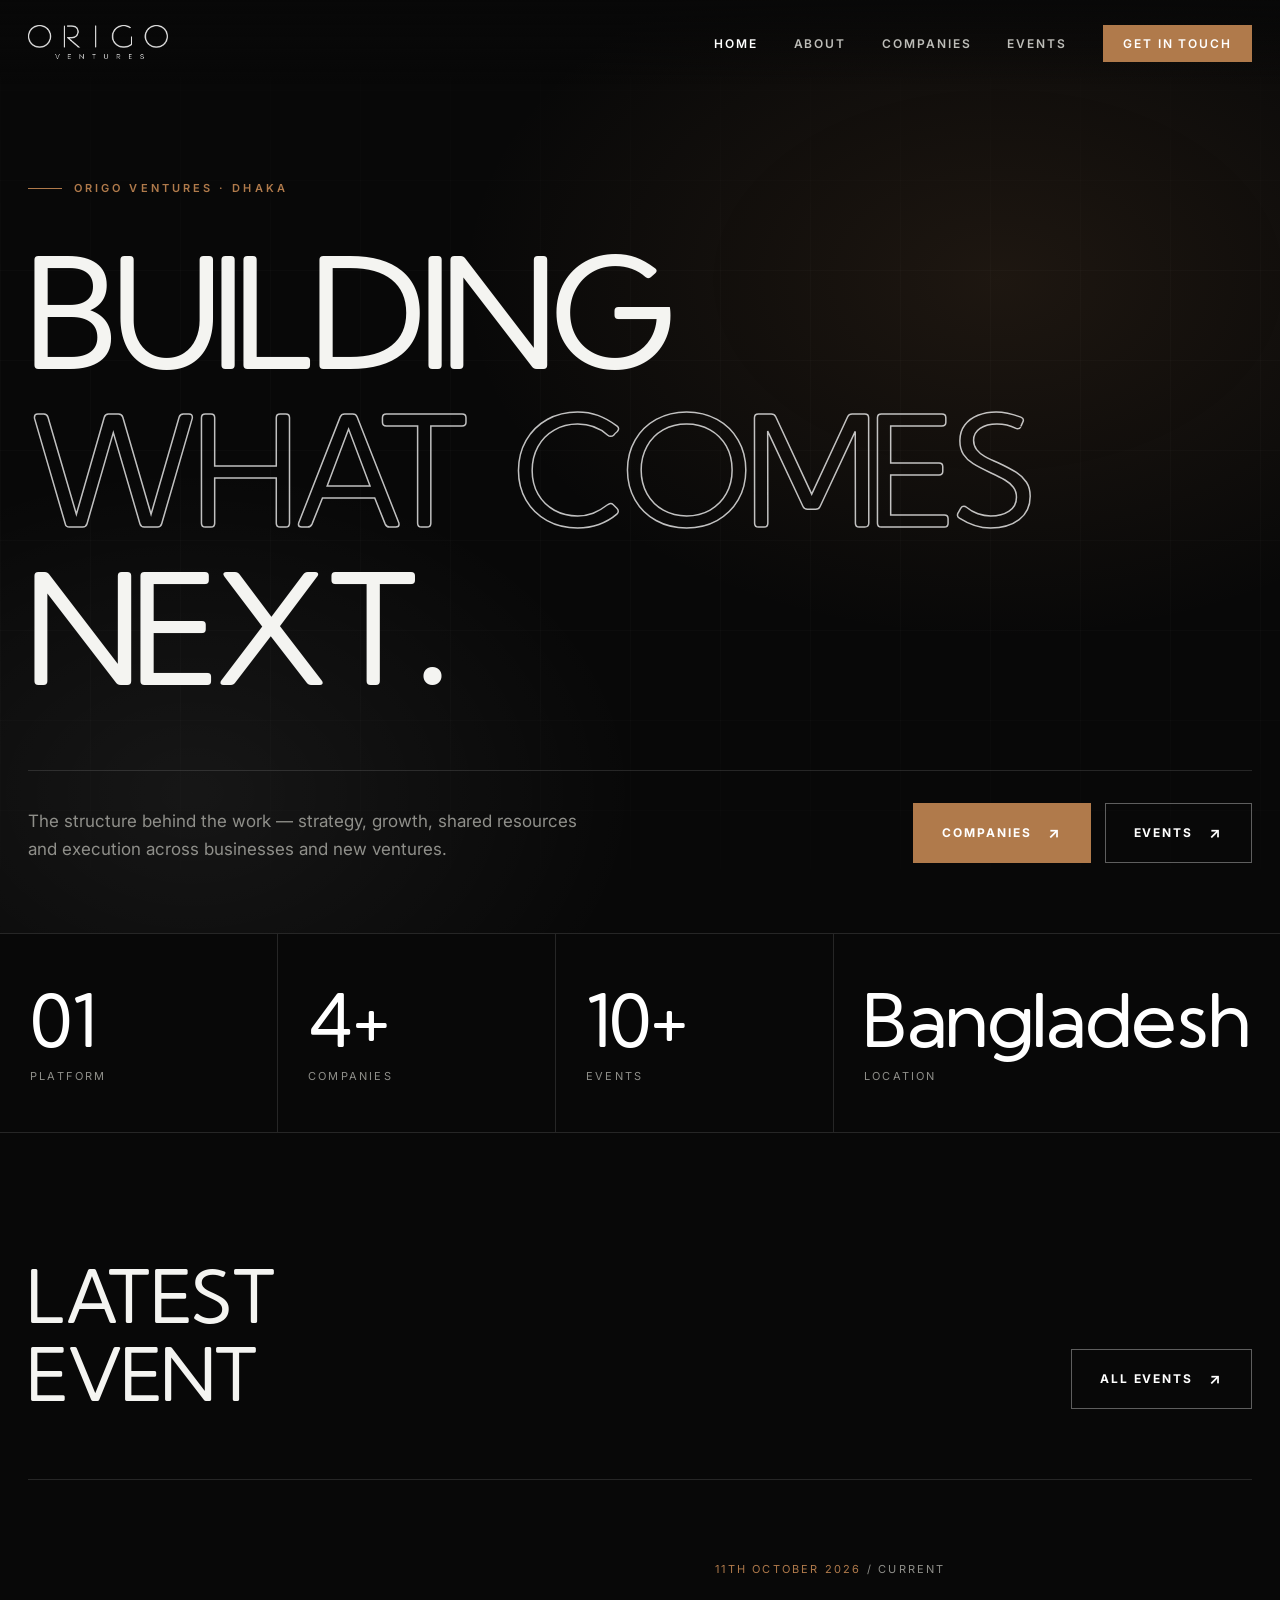
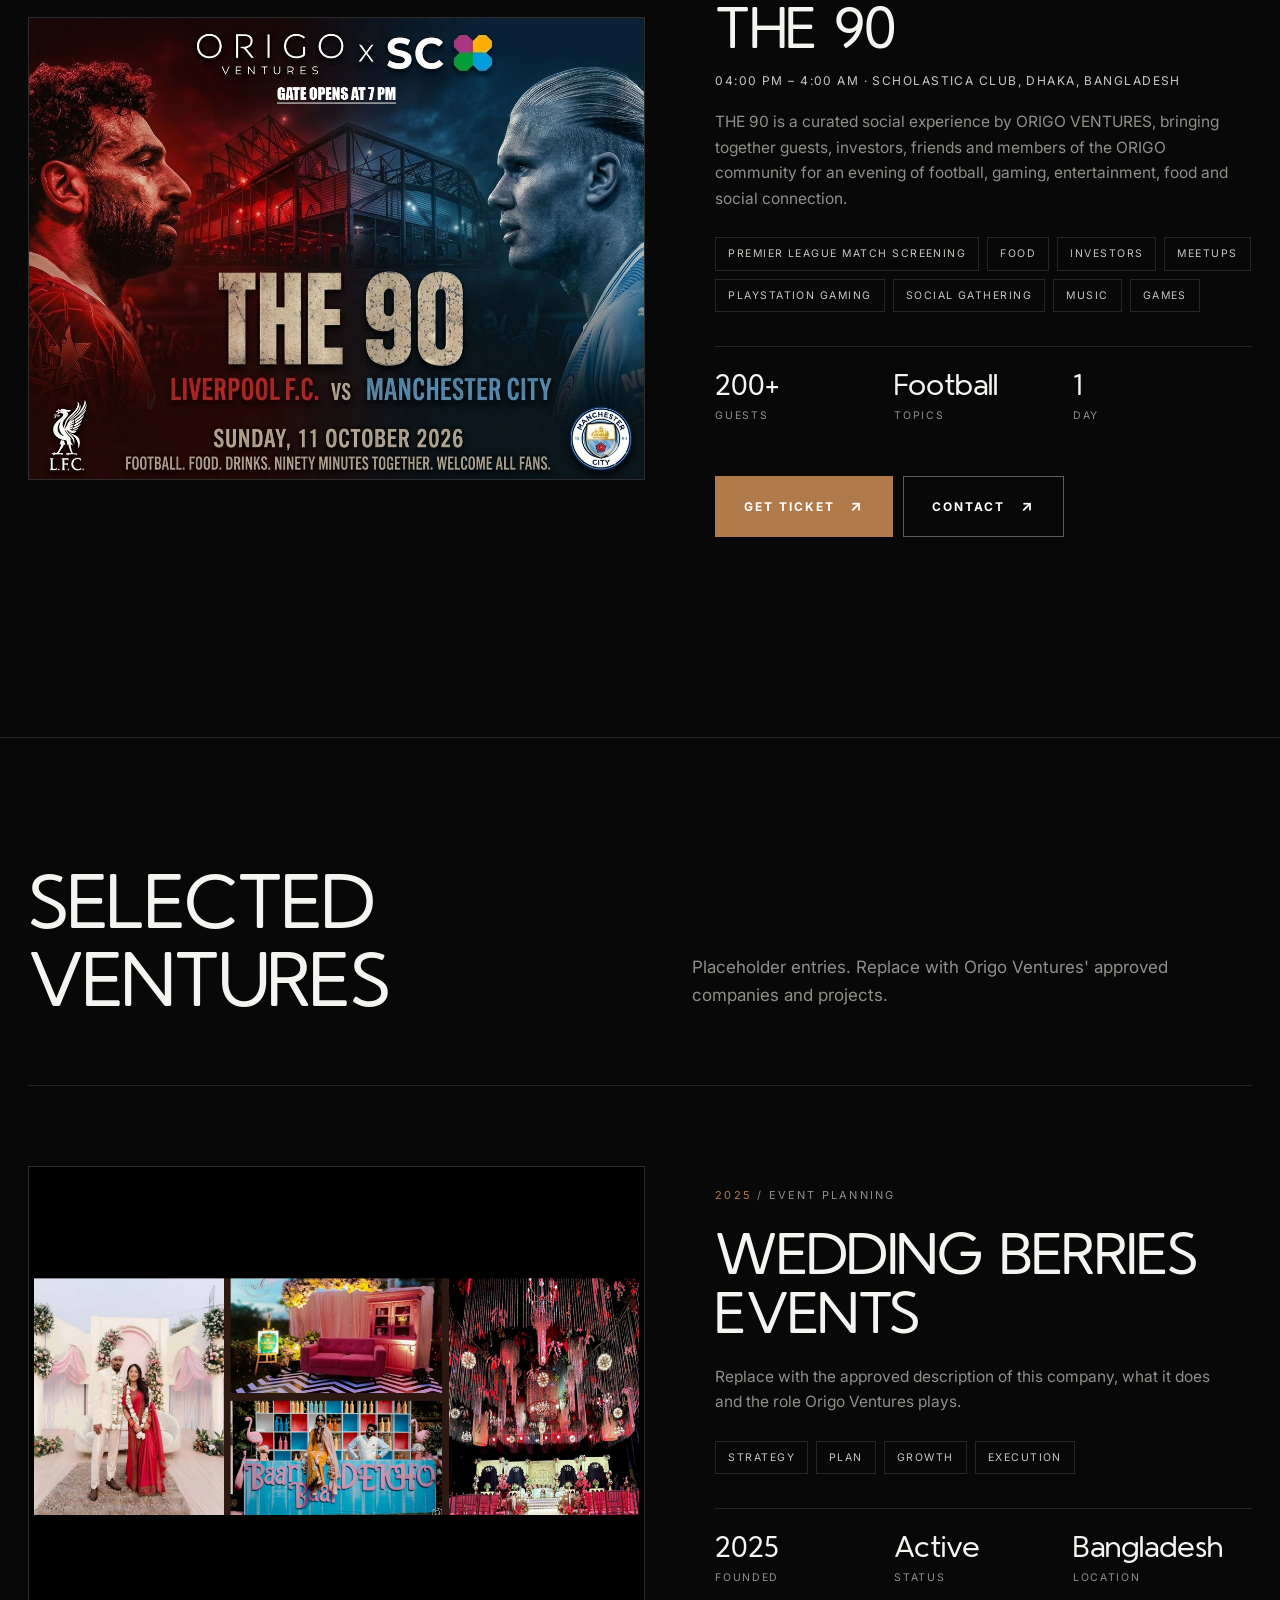
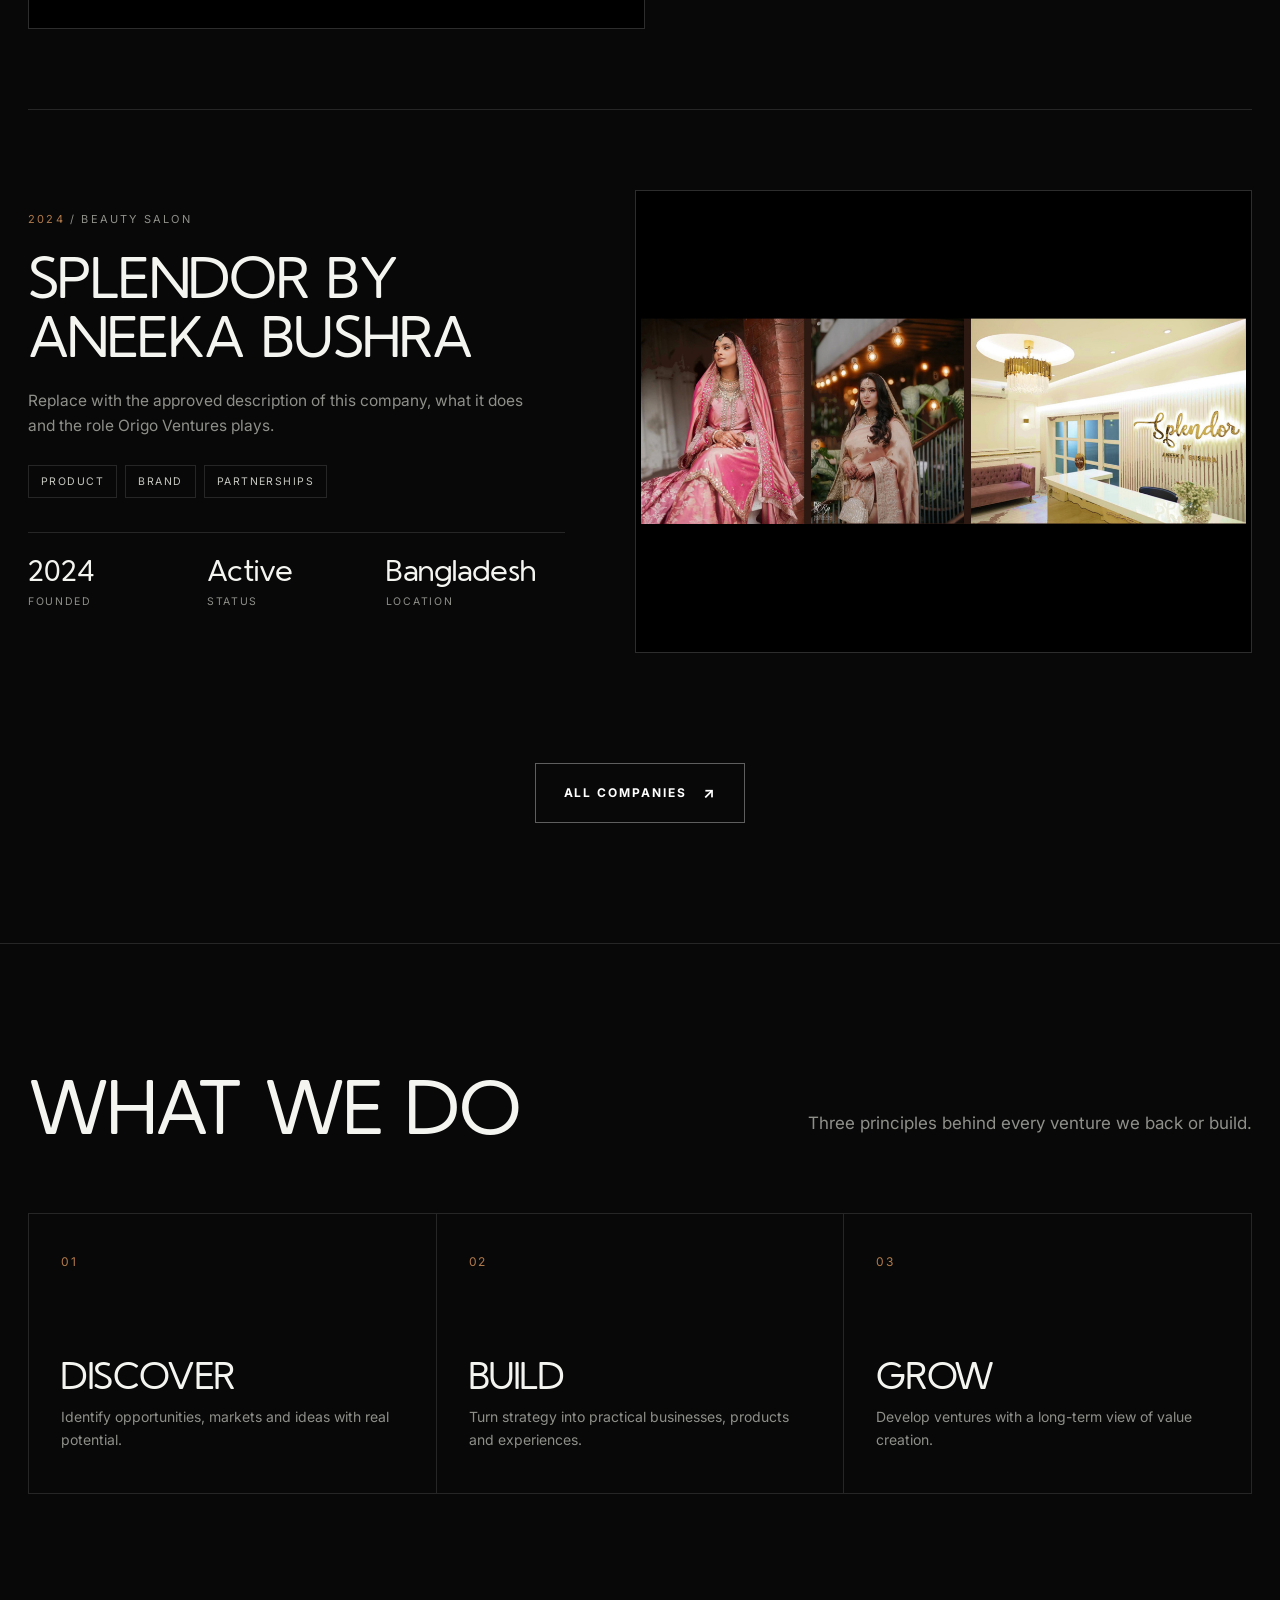
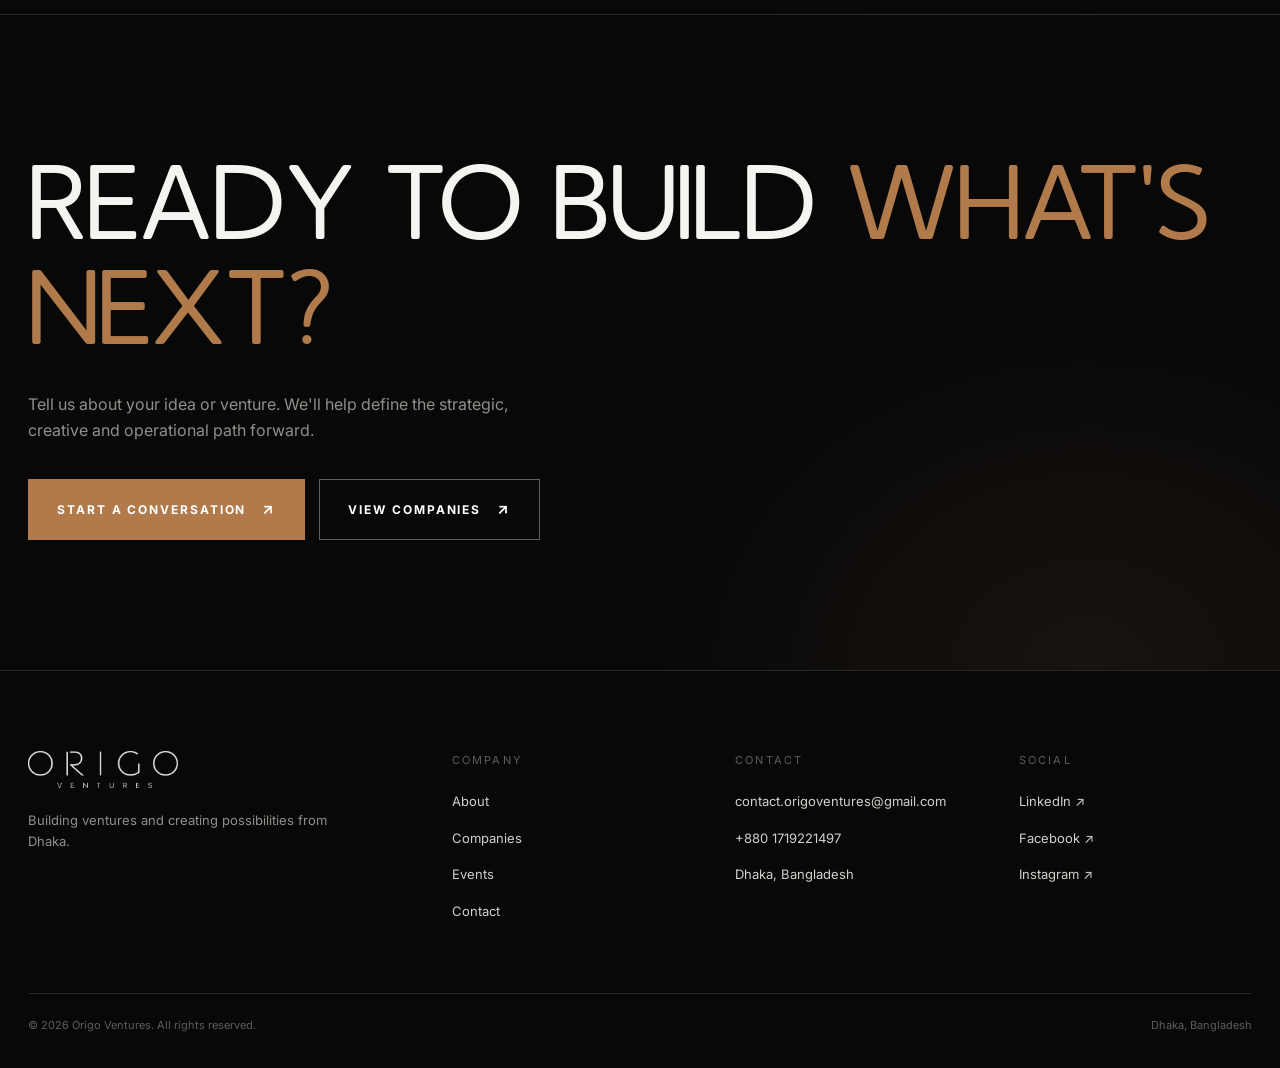
==== index.html @ 480c4874 "Origo Ventures Core data updated The structure behind the work — strategy, growth, shared resources " ====
<!doctype html>
<html lang="en">

<head>
  <meta charset="utf-8">
  <meta name="viewport" content="width=device-width, initial-scale=1, viewport-fit=cover">
  <meta name="description" content="Origo Ventures — building ventures and creating possibilities.">
  <meta name="theme-color" content="#080808">
  <title>Home | Origo Ventures</title>
  <link rel="preload" href="assets/fonts/Origo.ttf" as="font" type="font/ttf" crossorigin>
  <link rel="stylesheet" href="assets/css/style.css">
</head>

<body>
  <header class="site-header">
    <div class="container nav">
      <a href="index.html" aria-label="Origo Ventures home"><img class="logo" src="assets/images/origo-logo.png"
          alt="Origo Ventures"></a>
      <button class="menu-toggle" aria-label="Toggle navigation"
        aria-expanded="false"><span></span><span></span><span></span></button>
      <ul class="nav-links">
        <li><a class="active" href="index.html">Home</a></li>
        <li><a class="" href="about.html">About</a></li>
        <li><a class="" href="companies.html">Companies</a></li>
        <li><a class="" href="events.html">Events</a></li>
        <li><a class="nav-cta " href="contact.html">Get in Touch</a></li>
      </ul>
    </div>
  </header>
  <main>

    <section class="hero">
      <div class="container">
        <div class="eyebrow reveal" data-c="home.heroEyebrow">Origo Ventures · Dhaka</div>
        <h1 class="reveal" data-c-title="home.heroTitle">Building<br><em>what comes</em><br>next.</h1>
        <div class="hero-bottom reveal">
          <p class="lead" data-c="home.heroLead">The structure behind the work — strategy, growth, shared resources and execution across
            businesses and new ventures.</p>
          <div class="btn-row"><a class="btn" href="companies.html" data-c="home.heroBtn1.text" data-c-href="home.heroBtn1.link">Companies</a><a class="btn ghost" href="events.html" data-c="home.heroBtn2.text" data-c-href="home.heroBtn2.link">Events</a></div>
        </div>
      </div>
    </section>

    <div class="stats reveal" id="home-stats">
      <div class="stat"><b>01</b><span>Platform</span></div>
      <div class="stat"><b>4+</b><span>Companies</span></div>
      <div class="stat"><b>10+</b><span>Events</span></div>
      <div class="stat"><b>Bangladesh</b><span>Location</span></div>
    </div>


    <section class="section reveal">
      <div class="container">
        <div class="section-head">
          <h2 class="section-title" data-c-title="home.eventHeading">Latest<br>Event</h2><a class="btn ghost" href="events.html" data-c="home.eventButton">All Events</a>
        </div>
        <div id="featured-event"></div>
      </div>
    </section>

    <section class="section reveal" style="border-top:1px solid var(--line)">
      <div class="container">
        <div class="section-head">
          <h2 class="section-title" data-c-title="home.venturesHeading">Selected<br>Ventures</h2>
          <p class="lead" id="ventures-intro">Placeholder entries. Replace with Origo Ventures' approved companies and projects.</p>
        </div>
        <div class="work-list" id="home-ventures"></div>
        <div style="text-align:center;padding-top:30px"><a class="btn ghost" href="companies.html" data-c="home.venturesButton">All Companies</a>
        </div>
      </div>
    </section>

    <section class="section reveal" style="border-top:1px solid var(--line)">
      <div class="container">
        <div class="section-head">
          <h2 class="section-title" data-c-title="home.doHeading">What We Do</h2>
          <p class="lead" data-c="home.doLead">Three principles behind every venture we back or build.</p>
        </div>
        <div class="cap-grid" id="home-do">
          <div class="cap">
            <div class="n">01</div>
            <h3>Discover</h3>
            <p>Identify opportunities, markets and ideas with real potential.</p>
          </div>
          <div class="cap">
            <div class="n">02</div>
            <h3>Build</h3>
            <p>Turn strategy into practical businesses, products and experiences.</p>
          </div>
          <div class="cap">
            <div class="n">03</div>
            <h3>Grow</h3>
            <p>Develop ventures with a long-term view of value creation.</p>
          </div>
        </div>
      </div>
    </section>
    <section class="cta reveal">
      <div class="container">
        <h2>Ready to build <em>what's next?</em></h2>
        <p>Tell us about your idea or venture. We'll help define the strategic, creative and operational path forward.
        </p>
        <div class="btn-row"><a class="btn" href="contact.html">Start a Conversation</a><a class="btn ghost"
            href="companies.html">View Companies</a></div>
      </div>
    </section>
  </main>
  <footer class="site-footer">
    <div class="container">
      <div class="footer-grid">
        <div>
          <img class="footer-logo" src="assets/images/origo-logo.png" alt="Origo Ventures">
          <p class="footer-copy" data-site="contact.tagline">Building ventures and creating possibilities from Dhaka.</p>
        </div>
        <div>
          <div class="footer-title">Company</div>
          <ul class="footer-links">
            <li><a href="about.html">About</a></li>
            <li><a href="companies.html">Companies</a></li>
            <li><a href="events.html">Events</a></li>
            <li><a href="contact.html">Contact</a></li>
          </ul>
        </div>
        <div>
          <div class="footer-title">Contact</div>
          <ul class="footer-links">
            <li><a href="mailto:contact.origoventures@gmail.com" data-site="contact.email" data-site-href="contact.email" data-prefix="mailto:" data-hide-empty>contact.origoventures@gmail.com</a></li>
<li><a href="#" data-site="contact.phone" data-site-href="contact.phone" data-prefix="tel:" data-hide-empty>+880 1719221497</a></li>
<li><a href="#" data-site="contact.address" data-hide-empty>Dhaka, Bangladesh</a></li>
          </ul>
        </div>
        <div>
          <div class="footer-title">Social</div>
          <ul class="footer-links">
            <li><a href="#" data-site-href="contact.linkedin" data-hide-empty>LinkedIn ↗</a></li>
            <li><a href="#" data-site-href="contact.facebook" data-hide-empty>Facebook ↗</a></li>
            <li><a href="#" data-site-href="contact.instagram" data-hide-empty>Instagram ↗</a></li>
          </ul>
        </div>
      </div>
      <div class="footer-bottom"><span>© <span data-year></span> Origo Ventures. All rights reserved.</span><span>Dhaka,
          Bangladesh</span></div>
    </div>
  </footer>
  <script src="assets/js/events-data.js"></script>
  <script src="assets/js/events.js"></script>
  <script src="assets/js/site-data.js"></script>
<script src="assets/js/site.js"></script>
<script src="assets/js/content-data.js"></script>
<script src="assets/js/pages-data.js"></script>
<script src="assets/js/content.js"></script>
<script src="assets/js/script.js"></script>
</body>

</html>
---- assets/css/style.css ----
@import url('https://fonts.googleapis.com/css2?family=Inter:wght@400;500;600&display=swap');

@font-face{
  font-family:'Origo Pro';
  src:url('../fonts/Origo.ttf') format('truetype');
  font-weight:400;font-style:normal;font-display:swap;
}

:root{
  --bg:#080808; --surface:#101010; --text:#f4f4f1; --muted:#8f8f8a; --dim:#5d5d58;
  --line:rgba(255,255,255,.12); --accent:#b07a4b; --accent-ink:#ffffff; --max:1320px;
  --display:'Origo Pro','Inter',Arial,sans-serif;
}
*{box-sizing:border-box;margin:0;padding:0}
html{scroll-behavior:smooth}
body{background:var(--bg);color:var(--text);font-family:Inter,Arial,sans-serif;line-height:1.65;overflow-x:hidden;-webkit-font-smoothing:antialiased}
body.nav-open{overflow:hidden}
a{color:inherit;text-decoration:none}
img{max-width:100%;display:block}
ul{list-style:none}
button{font:inherit}
.container{width:min(calc(100% - 56px),var(--max));margin-inline:auto}

/* header */
.site-header{position:fixed;inset:0 0 auto 0;z-index:1000;background:linear-gradient(to bottom,rgba(8,8,8,.9),rgba(8,8,8,0));transition:.3s}
.site-header.scrolled{background:rgba(8,8,8,.88);backdrop-filter:blur(16px);border-bottom:1px solid var(--line)}
.nav{min-height:84px;display:flex;align-items:center;justify-content:space-between;gap:32px}
.logo{width:140px;height:auto}
.nav-links{display:flex;align-items:center;gap:36px}
.nav-links a{font-size:12px;font-weight:600;letter-spacing:.16em;text-transform:uppercase;color:#bdbdb8;transition:color .2s}
.nav-links a:hover,.nav-links a.active{color:#fff}
.nav-links a.nav-cta{color:var(--accent-ink);background:var(--accent);padding:11px 20px}
.nav-links a.nav-cta:hover{background:#fff;color:#080808}
.menu-toggle{display:none;width:44px;height:44px;border:1px solid var(--line);background:transparent;cursor:pointer}
.menu-toggle span{display:block;width:18px;height:1px;margin:5px auto;background:#fff}

/* type */
.eyebrow{display:inline-flex;align-items:center;gap:12px;font-size:11px;font-weight:600;letter-spacing:.28em;text-transform:uppercase;color:var(--accent);margin-bottom:28px}
.eyebrow::before{content:"";width:34px;height:1px;background:var(--accent)}
h1,h2,h3,.display{font-family:var(--display);text-transform:uppercase;font-weight:400;line-height:1;letter-spacing:-.01em;overflow-wrap:break-word}
.hero h1,.page-hero h1{font-size:clamp(48px,12.6vw,168px);line-height:.98;letter-spacing:-.025em}
.hero h1 em,.page-hero h1 em{font-style:normal;color:transparent;-webkit-text-stroke:1.5px rgba(255,255,255,.75)}
.section-title{font-size:clamp(36px,6vw,88px);line-height:1.02}
.lead{color:var(--muted);font-size:17px;max-width:560px}

/* hero */
.hero{min-height:100vh;display:flex;align-items:flex-end;padding:170px 0 70px;position:relative;isolation:isolate;overflow:hidden}
.hero::before{content:"";position:absolute;inset:0;z-index:-2;background:
 radial-gradient(60% 55% at 78% 30%,rgba(176,122,75,.13),transparent 70%),
 radial-gradient(50% 50% at 15% 85%,rgba(255,255,255,.06),transparent 70%)}
.hero::after{content:"";position:absolute;inset:0;z-index:-1;opacity:.5;background-image:linear-gradient(rgba(255,255,255,.035) 1px,transparent 1px),linear-gradient(90deg,rgba(255,255,255,.035) 1px,transparent 1px);background-size:90px 90px;mask-image:linear-gradient(to bottom,transparent,#000 30%,#000 75%,transparent)}
.hero-bottom{margin-top:70px;display:flex;justify-content:space-between;align-items:flex-end;gap:48px;border-top:1px solid var(--line);padding-top:32px}
.btn{display:inline-flex;align-items:center;gap:16px;padding:17px 28px;font-size:12px;font-weight:700;letter-spacing:.16em;text-transform:uppercase;background:var(--accent);color:var(--accent-ink);border:1px solid var(--accent);cursor:pointer;transition:.2s;white-space:nowrap}
.btn::after{content:"↗";font-size:15px}
.btn:hover{background:#fff;border-color:#fff;color:#080808}
.btn.ghost{background:transparent;color:#fff;border-color:rgba(255,255,255,.35)}
.btn.ghost:hover{background:#fff;color:#080808}
.btn-row{display:flex;gap:14px;flex-wrap:wrap}

/* marquee / stats */
.stats{display:grid;grid-template-columns:repeat(4,1fr);border-top:1px solid var(--line);border-bottom:1px solid var(--line)}
.stat{padding:44px 30px;border-right:1px solid var(--line)}
.stat:last-child{border-right:0}
.stat b{display:block;font-family:var(--display);font-size:clamp(40px,6vw,84px);font-weight:400;line-height:1;color:#fff;margin-bottom:6px}
.stat span{font-size:11px;letter-spacing:.2em;text-transform:uppercase;color:var(--muted)}

.section{padding:120px 0}
.section-head{display:flex;justify-content:space-between;align-items:flex-end;gap:40px;margin-bottom:70px}
.section-head .lead{margin-bottom:6px}

/* work entries */
.work-item{display:grid;grid-template-columns:1.15fr 1fr;gap:70px;padding:80px 0;border-top:1px solid var(--line);align-items:center}
.work-item:nth-child(even) .work-media{order:2}
.work-media{position:relative;aspect-ratio:4/3;overflow:hidden;background:var(--surface);border:1px solid var(--line)}
.work-media img{width:100%;height:100%;object-fit:cover;transition:transform .8s ease}
.work-item:hover .work-media img{transform:scale(1.04)}
.ph{position:absolute;inset:0;display:flex;align-items:flex-end;padding:26px;font-family:var(--display);font-size:clamp(70px,9vw,130px);font-weight:400;line-height:.8;color:rgba(255,255,255,.07);
 background:radial-gradient(80% 80% at 80% 15%,var(--g1,rgba(176,122,75,.2)),transparent 65%),linear-gradient(135deg,#141414,#0a0a0a);transition:transform .8s ease}
.work-item:hover .ph{transform:scale(1.04)}
.work-meta{font-size:11px;letter-spacing:.2em;text-transform:uppercase;color:var(--accent);margin-bottom:18px}
.work-meta span{color:var(--muted)}
.work-body h2{font-size:clamp(34px,4.6vw,68px);margin-bottom:24px}
.work-body p{color:var(--muted);font-size:15.5px;margin-bottom:16px;max-width:520px}
.tags{display:flex;flex-wrap:wrap;gap:8px;margin:26px 0 34px}
.tags span{font-size:10.5px;letter-spacing:.14em;text-transform:uppercase;padding:7px 12px;border:1px solid var(--line);color:#c7c7c2}
.mini-stats{display:grid;grid-template-columns:repeat(3,1fr);border-top:1px solid var(--line)}
.mini-stats div{padding:20px 0}
.mini-stats b{display:block;font-family:var(--display);font-size:30px;line-height:1.1;font-weight:400}
.mini-stats span{font-size:10.5px;letter-spacing:.16em;text-transform:uppercase;color:var(--muted)}

/* list rows (clients / companies) */
.row-list{border-top:1px solid var(--line)}
.row{display:grid;grid-template-columns:90px 1.2fr 2fr auto;gap:30px;align-items:center;padding:34px 0;border-bottom:1px solid var(--line);transition:padding .3s,background .3s}
.row:hover{background:var(--surface);padding-left:20px;padding-right:20px}
.row .idx{font-size:12px;color:var(--dim);letter-spacing:.1em}
.row h3{font-size:clamp(26px,3.2vw,44px)}
.row p{color:var(--muted);font-size:14px;max-width:520px}
.row .go{font-size:20px;color:var(--accent)}

.cap-grid{display:grid;grid-template-columns:repeat(3,1fr);border-top:1px solid var(--line);border-left:1px solid var(--line)}
.cap{padding:38px 32px 42px;border-right:1px solid var(--line);border-bottom:1px solid var(--line);min-height:280px;display:flex;flex-direction:column;transition:background .25s}
.cap:hover{background:var(--surface)}
.cap .n{font-size:12px;color:var(--accent);margin-bottom:auto;letter-spacing:.14em}
.cap h3{font-size:clamp(30px,3vw,38px);margin:70px 0 12px}
.cap p{font-size:14px;color:var(--muted)}

/* cta */
.cta{padding:130px 0;border-top:1px solid var(--line);background:radial-gradient(50% 80% at 85% 100%,rgba(176,122,75,.1),transparent 70%)}
.cta h2{font-size:clamp(40px,8.2vw,128px);line-height:1;margin-bottom:36px}
.cta h2 em{font-style:normal;color:var(--accent)}
.cta p{color:var(--muted);max-width:480px;margin-bottom:36px}

/* page hero */
.page-hero{padding:210px 0 90px;border-bottom:1px solid var(--line);position:relative;background:radial-gradient(45% 70% at 85% 30%,rgba(176,122,75,.1),transparent 70%)}
.page-hero .lead{margin-top:40px}

/* about */
.about-grid{display:grid;grid-template-columns:1.25fr .75fr;gap:90px;align-items:end}
.big{font-family:var(--display);text-transform:uppercase;font-size:clamp(26px,3.8vw,54px);line-height:1.1;font-weight:400}
.meta-list{border-top:1px solid var(--line)}
.meta-item{display:flex;justify-content:space-between;padding:18px 0;border-bottom:1px solid var(--line);font-size:13px;color:var(--muted)}
.meta-item strong{color:#eee;font-weight:500}

/* contact */
.contact-grid{display:grid;grid-template-columns:1fr 1.1fr;gap:100px}
.contact-info{display:grid;gap:34px;align-content:start}
.contact-block span{display:block;font-size:11px;letter-spacing:.2em;text-transform:uppercase;color:var(--dim);margin-bottom:8px}
.contact-block a,.contact-block p{font-family:var(--display);font-size:clamp(20px,2.6vw,30px);text-transform:none;font-weight:400;line-height:1.2;overflow-wrap:anywhere}
.contact-form{display:grid;gap:24px}
.field{display:grid;gap:8px}
.field label{font-size:11px;letter-spacing:.16em;text-transform:uppercase;color:var(--muted)}
.field input,.field textarea{width:100%;background:transparent;border:0;border-bottom:1px solid var(--line);color:#fff;padding:14px 0;outline:none;font:inherit;resize:vertical}
.field input:focus,.field textarea:focus{border-color:var(--accent)}

/* footer */
.site-footer{padding:80px 0 34px;border-top:1px solid var(--line)}
.footer-grid{display:grid;grid-template-columns:1.6fr 1fr 1fr 1fr;gap:50px;padding-bottom:70px}
.footer-logo{width:150px;margin-bottom:22px}
.footer-copy{color:var(--muted);font-size:13px;max-width:300px}
.footer-title{font-size:11px;letter-spacing:.2em;text-transform:uppercase;color:var(--dim);margin-bottom:18px}
.footer-links{display:grid;gap:10px}
.footer-links a{font-size:13px;color:#d0d0cb}
.footer-links a:hover{color:var(--accent)}
.footer-bottom{padding-top:22px;border-top:1px solid var(--line);display:flex;justify-content:space-between;font-size:11px;color:var(--dim)}

.reveal{opacity:0;transform:translateY(28px);transition:opacity .8s ease,transform .8s ease}
.reveal.visible{opacity:1;transform:none}

@media (max-width:980px){
  .container{width:min(calc(100% - 32px),var(--max))}
  .nav{min-height:72px}.logo{width:120px}
  .menu-toggle{display:block}
  .nav-links{position:fixed;inset:72px 0 0;padding:40px 24px;background:rgba(8,8,8,.98);flex-direction:column;align-items:flex-start;gap:26px;transform:translateX(100%);transition:transform .3s}
  .nav-links.open{transform:none}
  .nav-links a{font-size:clamp(26px,8vw,34px);font-family:var(--display);letter-spacing:0;text-transform:uppercase;padding:6px 0;color:#fff}
  .nav-links a.nav-cta{margin-top:10px;font-size:15px;font-family:Inter,sans-serif;letter-spacing:.16em;padding:16px 26px;color:var(--accent-ink)}
  .hero{min-height:92vh;padding-top:140px}
  .hero-bottom,.section-head{flex-direction:column;align-items:flex-start}
  .stats{grid-template-columns:1fr 1fr}.stat:nth-child(2){border-right:0}.stat:nth-child(-n+2){border-bottom:1px solid var(--line)}
  .section{padding:80px 0}
  .work-item{grid-template-columns:1fr;gap:34px;padding:56px 0}
  .work-item:nth-child(even) .work-media{order:0}
  .row{grid-template-columns:44px 1fr auto;gap:16px}.row p{grid-column:2/4}
  .cap-grid{grid-template-columns:1fr}
  .about-grid,.contact-grid{grid-template-columns:1fr;gap:40px}
  .footer-grid{grid-template-columns:1fr 1fr;gap:36px}
  .footer-grid>div:first-child{grid-column:1/3}
  .footer-bottom{flex-direction:column;gap:8px}
}
@media (prefers-reduced-motion:reduce){html{scroll-behavior:auto}.reveal{opacity:1;transform:none;transition:none}}

/* ---------- Mobile-first refinements ---------- */
html{-webkit-text-size-adjust:100%}
body{padding-left:env(safe-area-inset-left);padding-right:env(safe-area-inset-right)}
.field input,.field textarea{font-size:16px;border-radius:0} /* stops iOS zoom-on-focus */
a,button{-webkit-tap-highlight-color:transparent}
.menu-toggle span{transition:transform .25s,opacity .2s}
body.nav-open .menu-toggle span:nth-child(1){transform:translateY(6px) rotate(45deg)}
body.nav-open .menu-toggle span:nth-child(2){opacity:0}
body.nav-open .menu-toggle span:nth-child(3){transform:translateY(-6px) rotate(-45deg)}
:focus-visible{outline:2px solid var(--accent);outline-offset:3px}

@media (hover:none){
  .row:hover{background:none;padding-left:0;padding-right:0}
  .cap:hover{background:none}
  .work-item:hover .work-media img,.work-item:hover .ph{transform:none}
}
@media (max-width:980px){
  .hero{min-height:100vh;min-height:100svh}
  .nav-links{inset:72px 0 0;height:calc(100dvh - 72px);overflow-y:auto;padding-bottom:calc(40px + env(safe-area-inset-bottom))}
  .nav-links li{width:100%;border-bottom:1px solid var(--line);padding-bottom:14px}
  .nav-links li:last-child{border:0}
  .menu-toggle{width:48px;height:48px}
}
@media (max-width:640px){
  .container{width:calc(100% - 40px)}
  .hero{padding:120px 0 40px}
  .hero-bottom{margin-top:44px;padding-top:24px;gap:28px}
  .lead{font-size:16px}
  .btn-row{width:100%}
  .btn-row .btn,.contact-form .btn{flex:1 1 100%;justify-content:space-between;min-height:54px}
  .btn{padding:16px 20px}
  .eyebrow{margin-bottom:20px;letter-spacing:.22em}
  .section{padding:64px 0}
  .section-head{margin-bottom:40px;gap:20px}
  .page-hero{padding:130px 0 56px}
  .page-hero .lead{margin-top:26px}
  .stat{padding:28px 18px}
  .work-item{padding:44px 0;gap:26px}
  .work-media{aspect-ratio:16/11}
  .mini-stats b{font-size:24px}
  .tags{margin:20px 0 26px}
  .row{padding:24px 0;grid-template-columns:34px 1fr 24px;gap:12px}
  .row p{font-size:13.5px}
  .cap{min-height:0;padding:28px 22px 30px}
  .cap h3{margin-top:44px}
  .cta{padding:72px 0}
  .contact-grid{gap:44px}
  .contact-form{gap:20px}
  .field input,.field textarea{padding:16px 0}
  .site-footer{padding:56px 0 28px}
  .footer-grid{grid-template-columns:1fr;gap:30px;padding-bottom:40px}
  .footer-grid>div:first-child{grid-column:auto}
  .footer-links a{display:inline-block;padding:4px 0}
  .reveal{transform:translateY(16px)}
}
@media (max-width:360px){.hero h1,.page-hero h1{font-size:40px}.stats{grid-template-columns:1fr}.stat{border-right:0;border-bottom:1px solid var(--line)}}

/* ---------- Event template ---------- */
.ev-title{font-size:clamp(38px,9vw,130px)}
.ev-grid{display:grid;grid-template-columns:1.1fr 1fr;gap:70px;align-items:start}
.ev-media{aspect-ratio:4/3}
.ev-text{margin:30px 0 4px}
.ev-text p{color:var(--muted);font-size:16px;margin-bottom:16px}
.ev-grid .btn-row{margin-top:8px}
.gallery{display:grid;grid-template-columns:repeat(auto-fill,minmax(260px,1fr));gap:12px}
.gallery img{width:100%;aspect-ratio:4/3;object-fit:cover;border:1px solid var(--line)}
.ev-nav{display:flex;justify-content:space-between;gap:24px}
.ev-nav a{display:block;max-width:46%}
.ev-nav span{display:block;font-size:11px;letter-spacing:.2em;text-transform:uppercase;color:var(--accent);margin-bottom:8px}
.ev-nav b{font-family:var(--display);font-weight:400;text-transform:uppercase;font-size:clamp(20px,2.6vw,34px);line-height:1.1}
.ev-nav a:hover b{color:var(--accent)}
a.work-media{display:block}
.work-item .work-body .btn-row .btn{min-height:50px}
@media (max-width:980px){.ev-grid{grid-template-columns:1fr;gap:34px}}
@media (max-width:640px){.ev-nav{flex-direction:column}.ev-nav a{max-width:100%;text-align:left!important}.gallery{grid-template-columns:1fr 1fr}.gallery img{aspect-ratio:1}}

/* upcoming cards */
.up-grid{display:grid;grid-template-columns:repeat(2,1fr);gap:28px}
.up-card{display:block;border:1px solid var(--line);transition:border-color .25s,background .25s}
.up-card:hover{border-color:rgba(176,122,75,.6);background:var(--surface)}
.up-media{aspect-ratio:16/10;border:0;border-bottom:1px solid var(--line)}
.up-card:hover .ph,.up-card:hover .up-media img{transform:scale(1.04)}
.up-body{padding:26px 26px 30px}
.up-body h3{font-size:clamp(26px,2.8vw,40px);margin-bottom:12px}
.up-body p{color:var(--muted);font-size:14.5px;margin-bottom:22px}
.up-link{font-size:11px;letter-spacing:.18em;text-transform:uppercase;color:var(--accent)}
@media (max-width:760px){.up-grid{grid-template-columns:1fr;gap:20px}.up-body{padding:22px 20px 26px}}
@media (hover:none){.up-card:hover{background:none;border-color:var(--line)}.up-card:hover .ph,.up-card:hover .up-media img{transform:none}}

/* ---------- Founder (About) ---------- */
.founder{display:grid;grid-template-columns:.8fr 1.2fr;gap:70px;align-items:center}
.founder-photo{margin:0;aspect-ratio:4/5;position:relative;overflow:hidden;border:1px solid var(--line);background:var(--surface)}
.founder-photo img{width:100%;height:100%;object-fit:cover}
.ph.portrait{font-size:clamp(34px,5vw,60px);align-items:center;justify-content:center;padding:0;text-transform:uppercase;letter-spacing:.1em;color:rgba(255,255,255,.14)}
.founder-name{font-size:clamp(34px,5vw,72px);margin-bottom:20px}
.qr-card{display:flex;align-items:center;gap:22px;margin-top:38px;padding-top:30px;border-top:1px solid var(--line)}
.qr-box{flex:0 0 auto;width:150px;height:150px;background:#fff;color:#999;display:grid;place-items:center;text-align:center;font-size:12px;letter-spacing:.14em;text-transform:uppercase;line-height:1.5;border:6px solid #fff}
.qr-box img{width:100%;height:100%;object-fit:contain}
.qr-text b{display:block;font-family:var(--display);font-weight:400;text-transform:uppercase;font-size:22px;line-height:1.1;margin-bottom:6px}
.qr-text span{font-size:13px;color:var(--muted)}
@media (max-width:980px){.founder{grid-template-columns:1fr;gap:34px}.founder-photo{max-width:440px}}
@media (max-width:640px){.founder-photo{max-width:none;aspect-ratio:4/4.6}.qr-card{flex-direction:column;align-items:flex-start;gap:18px}.qr-box{width:min(220px,70vw);height:min(220px,70vw)}}

/* ---------- Companies ---------- */
.co-num{font-size:12px;letter-spacing:.2em;color:var(--accent);margin-bottom:14px}
.co-highlight{color:#d6d6d1!important;font-size:14.5px!important;padding:12px 0;border-top:1px solid var(--line);border-bottom:1px solid var(--line);margin-bottom:20px!important}
.co-highlight b{font-weight:600;color:var(--accent)}
.co-media img.fit-contain{object-fit:contain;padding:12%}
@media (min-width:981px){.co-item:nth-child(even){grid-template-columns:1fr 1.15fr}}

/* ---------- NDA event blocks ---------- */
.nda-grid{display:grid;grid-template-columns:repeat(3,1fr);gap:24px}
.nda-card{display:block;border:1px solid var(--line);transition:border-color .25s,background .25s}
a.nda-card:hover{border-color:rgba(176,122,75,.7);background:var(--surface)}
.nda-media{aspect-ratio:4/3;border:0;border-bottom:1px solid var(--line)}
.nda-card:hover .ph,.nda-card:hover .nda-media img{transform:scale(1.04)}
.nda-body{padding:22px 24px 26px}
.nda-body .work-meta{margin-bottom:12px}
.nda-body h3{font-size:clamp(24px,2.4vw,34px);line-height:1.05}
.nda-body p{color:var(--muted);font-size:14px;margin-top:12px}
.nda-body .up-link{display:inline-block;margin-top:18px}
@media (max-width:980px){.nda-grid{grid-template-columns:repeat(2,1fr);gap:18px}}
@media (max-width:560px){.nda-grid{grid-template-columns:1fr}.nda-body{padding:18px 18px 22px}}
@media (hover:none){a.nda-card:hover{background:none;border-color:var(--line)}.nda-card:hover .ph,.nda-card:hover .nda-media img{transform:none}}

.ev-btns{gap:10px}
.up-body .ev-btns .btn{padding:14px 18px;min-height:48px}
@media (max-width:640px){.ev-btns .btn{flex:1 1 100%;justify-content:space-between}}

/* keep photo the same size whether it sits left or right */
@media (min-width:981px){.work-item:nth-child(even){grid-template-columns:1fr 1.15fr}}

.ev-where{font-size:12px;letter-spacing:.12em;text-transform:uppercase;color:#c9c9c4;margin:-8px 0 18px}
.up-body .ev-where{margin:-4px 0 12px}

/* ---------- Map + extra pages ---------- */
.map-frame{aspect-ratio:16/7;border:1px solid var(--line);overflow:hidden;background:var(--surface)}
.map-frame iframe{width:100%;height:100%;border:0;display:block;filter:grayscale(1) invert(.92) contrast(.9) brightness(.95)}
.pg-text{max-width:760px}
.pg-text p{color:var(--muted);font-size:17px;margin-bottom:18px}
.pg-img{margin:0}
.pg-img img{width:100%;height:auto;display:block;border:1px solid var(--line)}
.pg-img figcaption{font-size:12px;letter-spacing:.14em;text-transform:uppercase;color:var(--muted);margin-top:10px}
.pg-video{aspect-ratio:16/9;border:1px solid var(--line);background:#000}
.pg-video iframe{width:100%;height:100%;border:0}
.gallery .pg-img img{aspect-ratio:4/3;object-fit:cover}
@media (max-width:640px){.map-frame{aspect-ratio:4/3}}
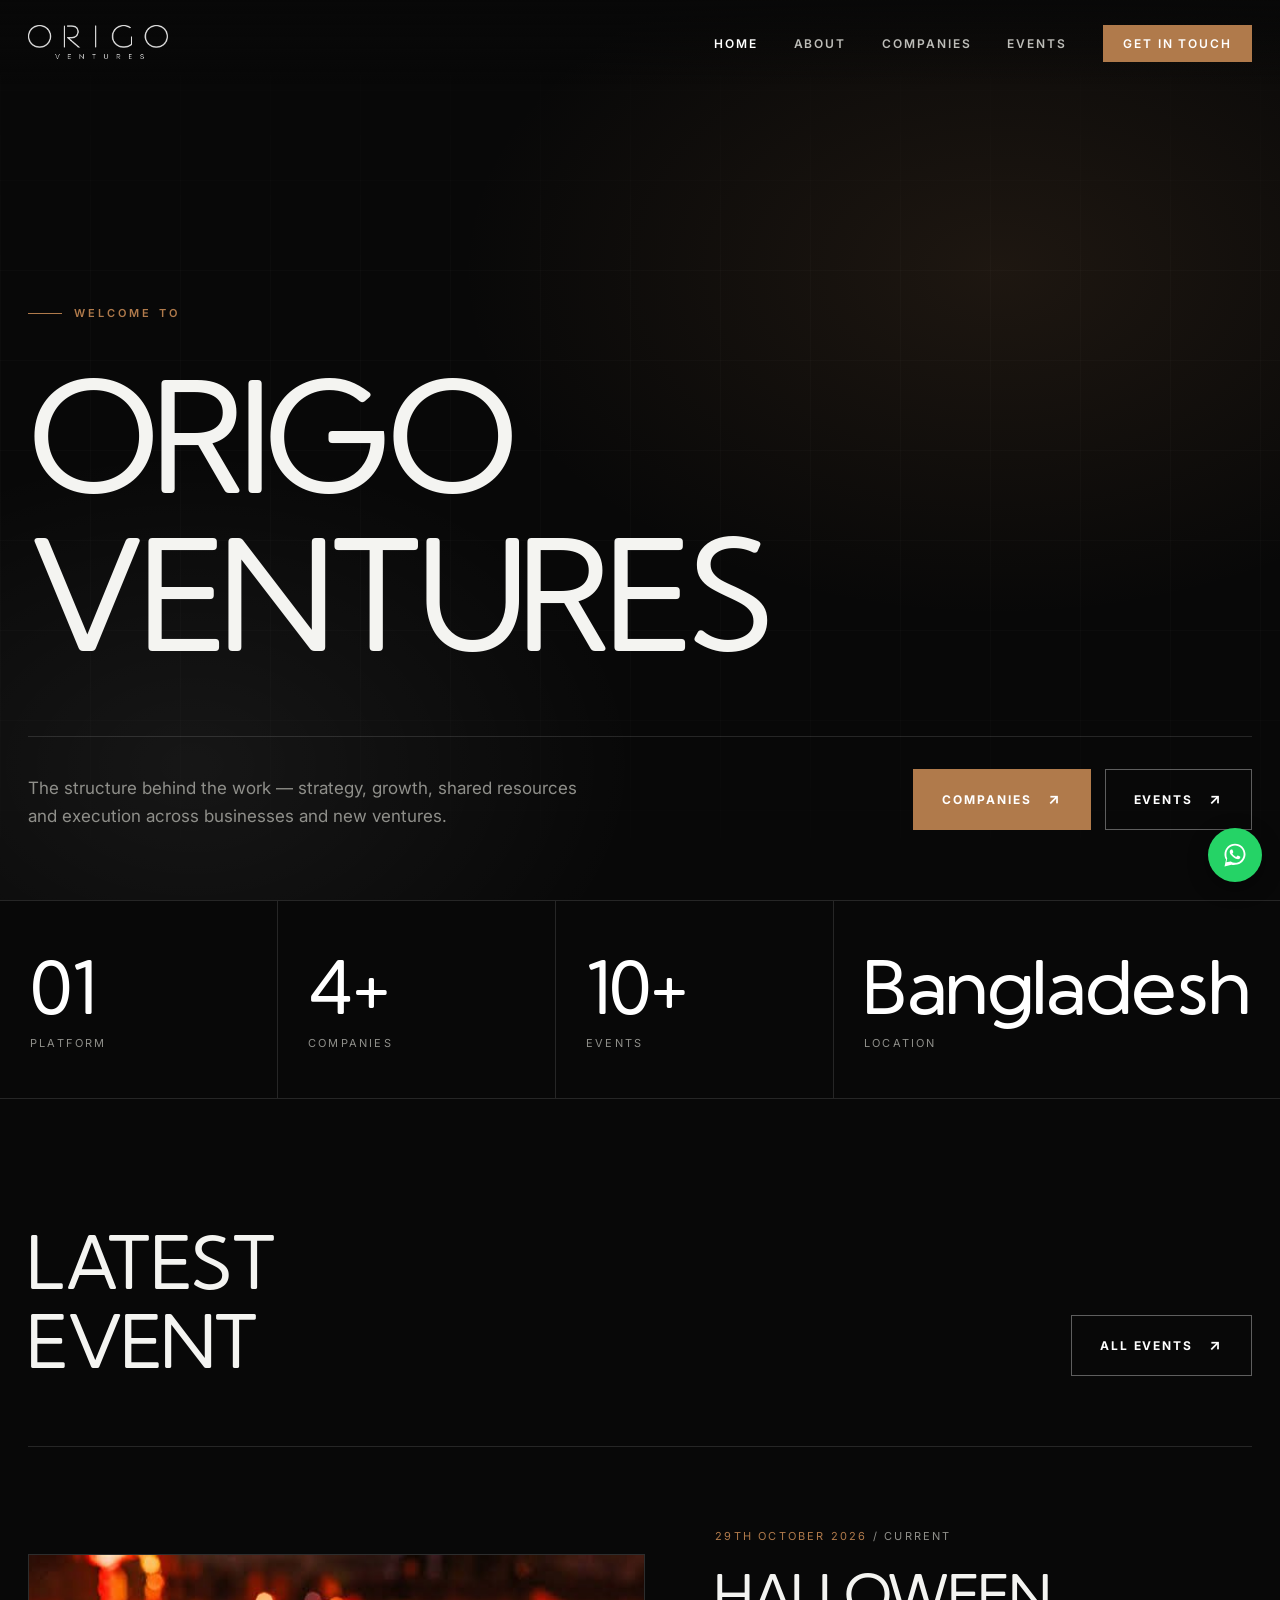
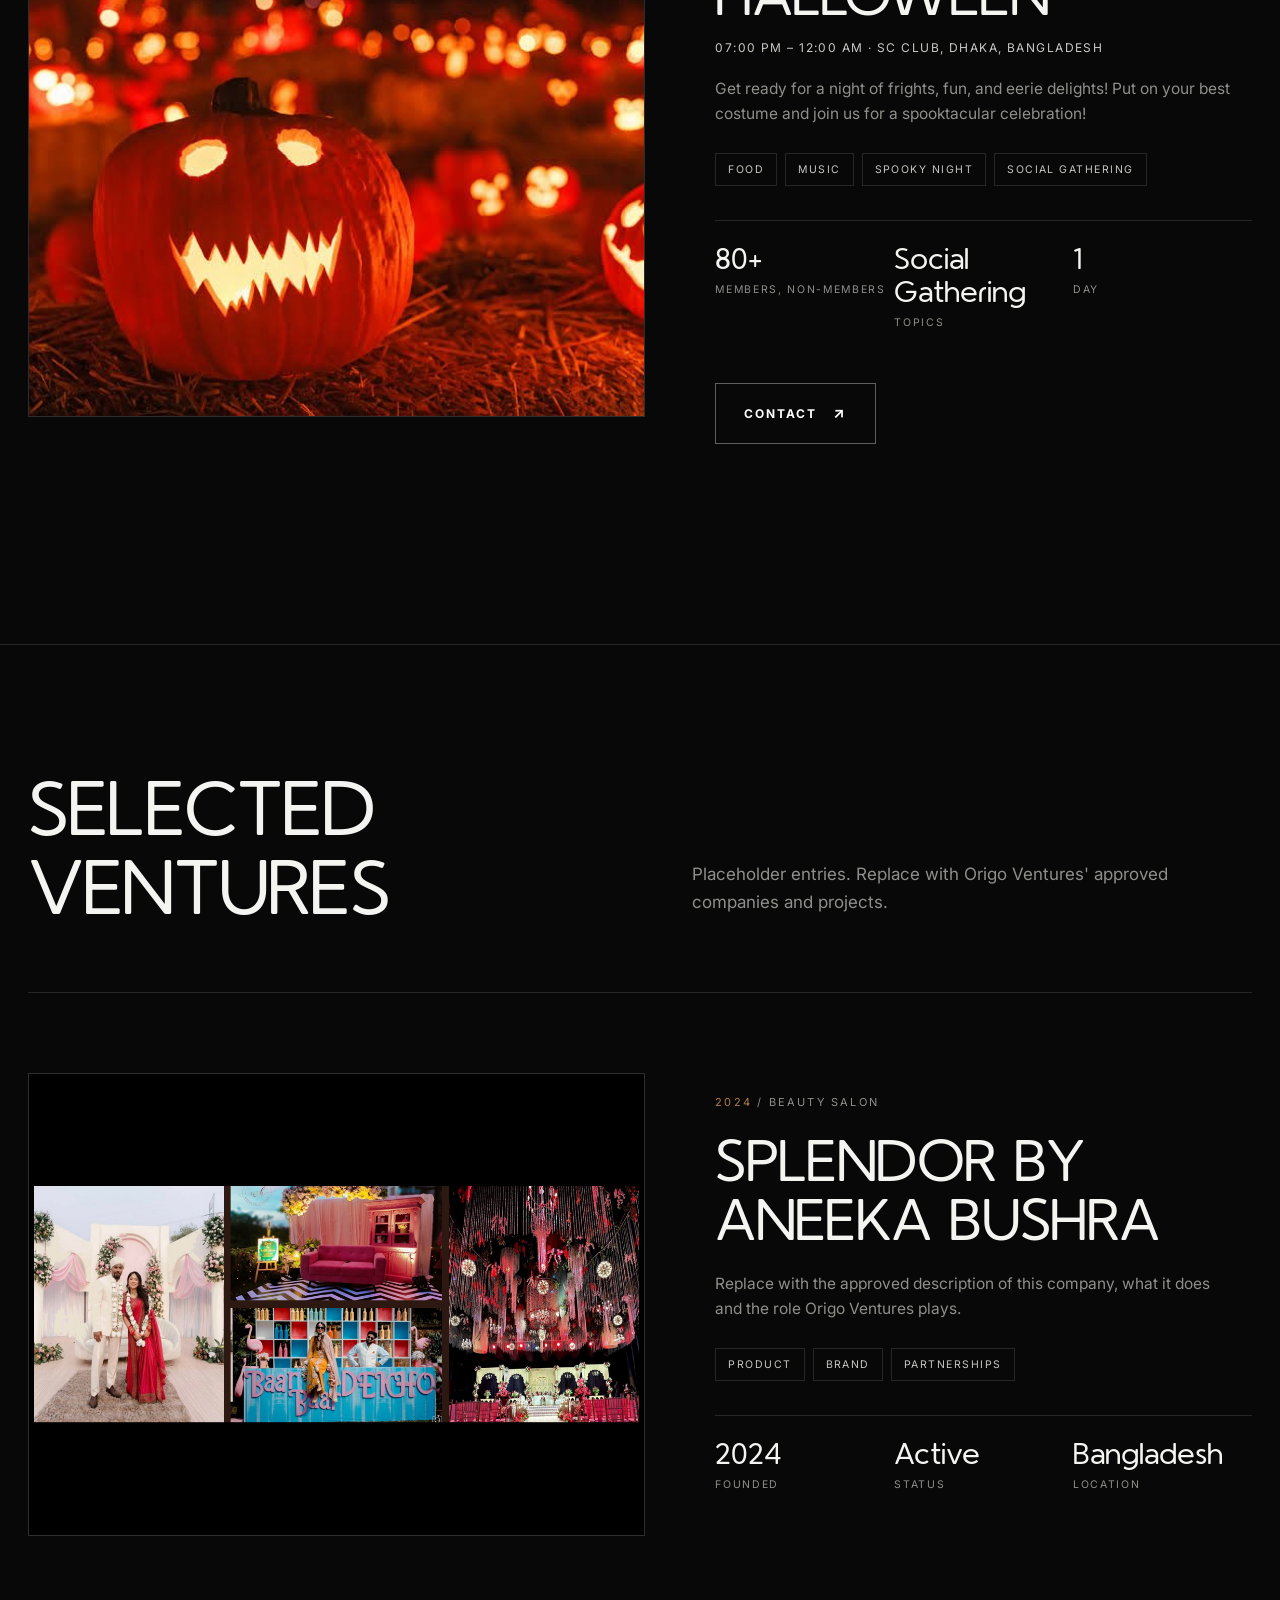
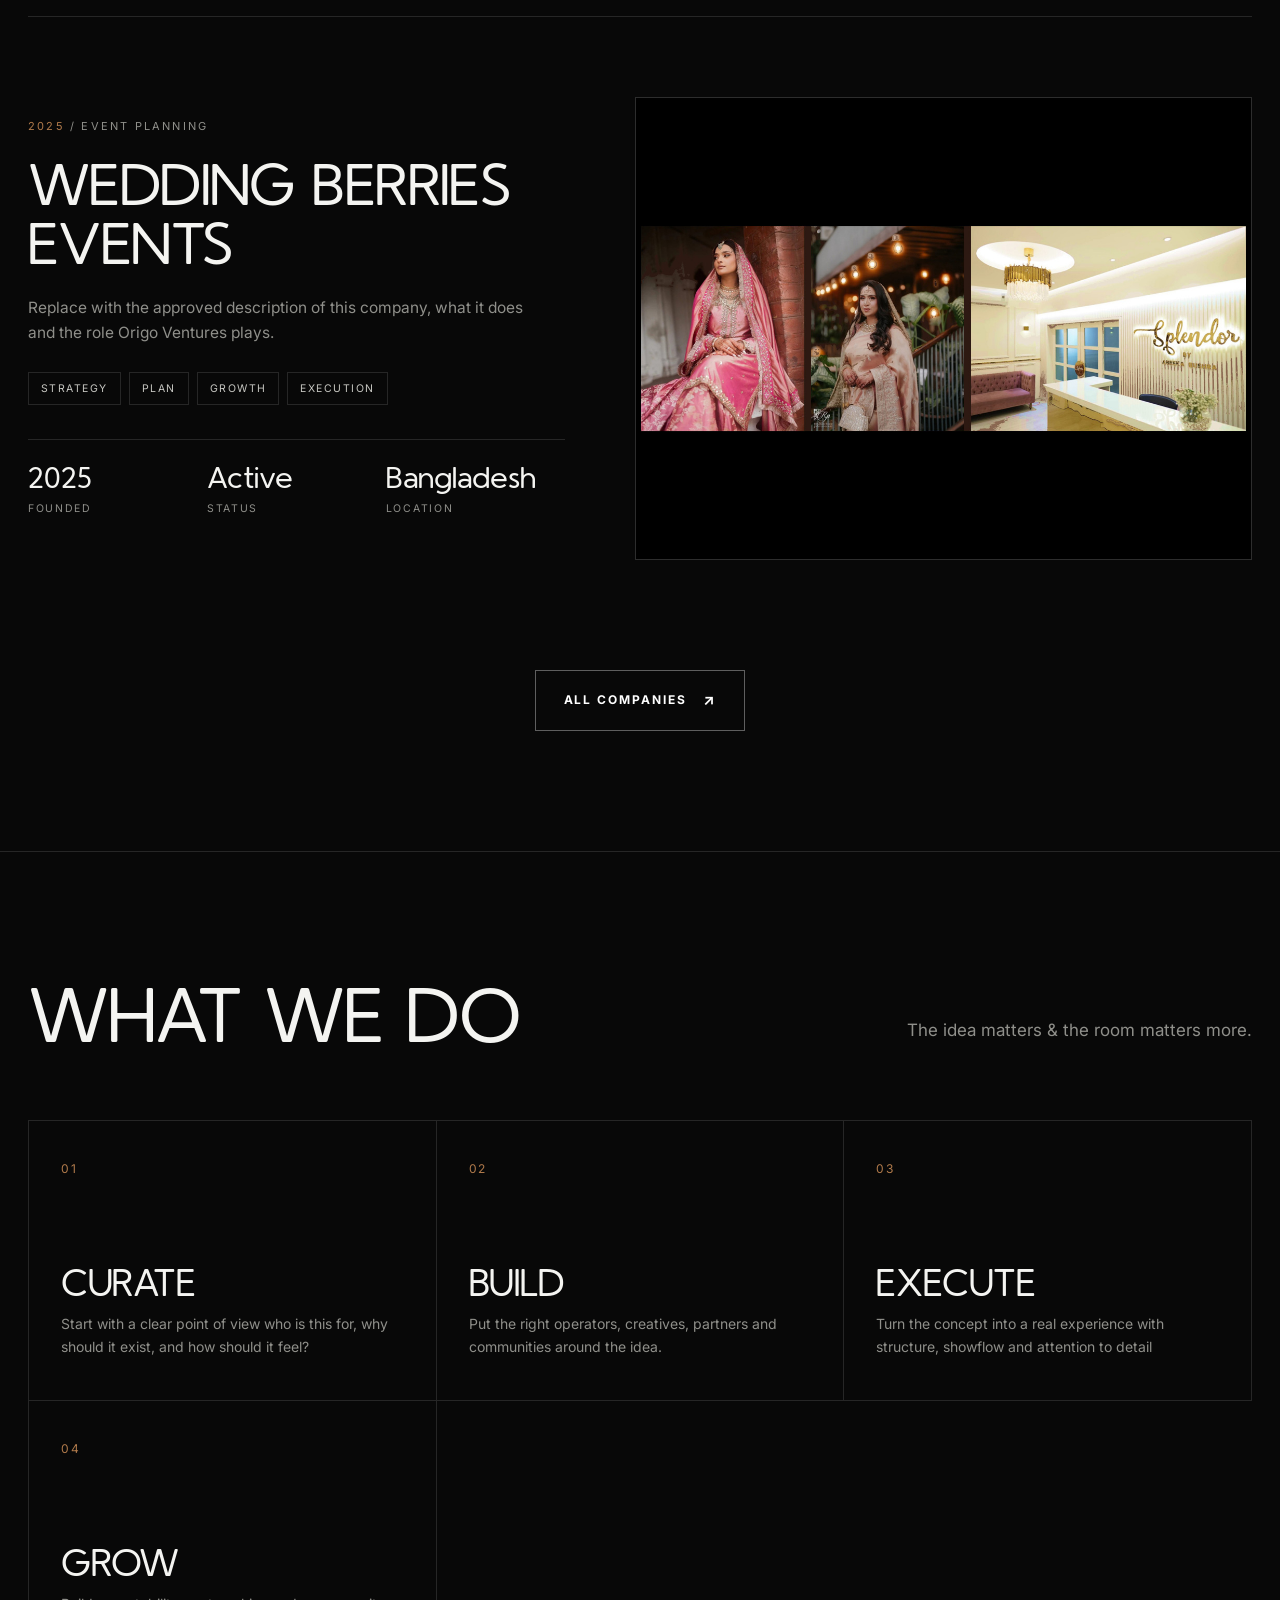
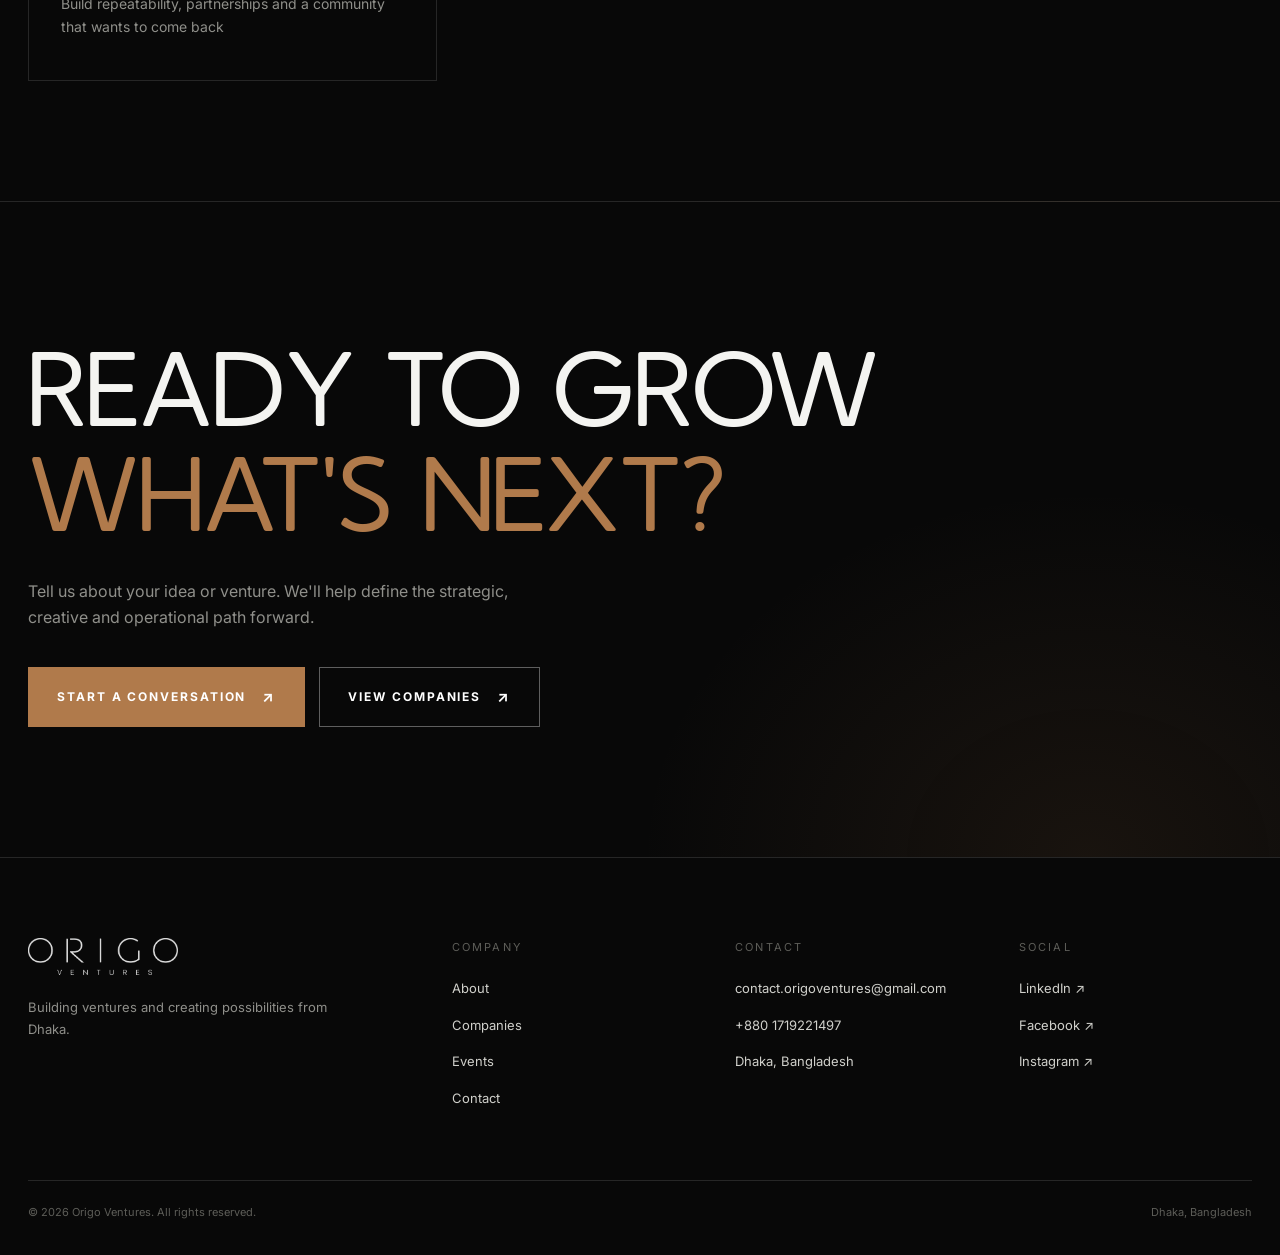
==== commit 3b9b402f: "CODE-ONLY UPDATE v7 Uploaded these files to GitHub repo root (same folders, replace when asked):  " ====
--- a/index.html
+++ b/index.html
@@ -9,6 +9,22 @@
   <title>Home | Origo Ventures</title>
   <link rel="preload" href="assets/fonts/Origo.ttf" as="font" type="font/ttf" crossorigin>
   <link rel="stylesheet" href="assets/css/style.css">
+  <link rel="icon" href="/favicon.ico" sizes="any">
+  <link rel="icon" type="image/png" sizes="32x32" href="/assets/images/favicon-32.png">
+  <link rel="apple-touch-icon" href="/assets/images/apple-touch-icon.png">
+  <link rel="canonical" href="https://origoventuresbd.com/">
+  <meta property="og:type" content="website">
+  <meta property="og:site_name" content="Origo Ventures">
+  <meta property="og:title" content="Home | Origo Ventures">
+  <meta property="og:description" content="Origo Ventures — building ventures and creating possibilities.">
+  <meta property="og:url" content="https://origoventuresbd.com/">
+  <meta property="og:image" content="https://origoventuresbd.com/assets/images/share.jpg">
+  <meta property="og:image:width" content="1200">
+  <meta property="og:image:height" content="630">
+  <meta name="twitter:card" content="summary_large_image">
+  <meta name="twitter:title" content="Home | Origo Ventures">
+  <meta name="twitter:description" content="Origo Ventures — building ventures and creating possibilities.">
+  <meta name="twitter:image" content="https://origoventuresbd.com/assets/images/share.jpg">
 </head>
 
 <body>
@@ -19,11 +35,11 @@
       <button class="menu-toggle" aria-label="Toggle navigation"
         aria-expanded="false"><span></span><span></span><span></span></button>
       <ul class="nav-links">
-        <li><a class="active" href="index.html">Home</a></li>
-        <li><a class="" href="about.html">About</a></li>
-        <li><a class="" href="companies.html">Companies</a></li>
-        <li><a class="" href="events.html">Events</a></li>
-        <li><a class="nav-cta " href="contact.html">Get in Touch</a></li>
+        <li><a class="active" href="index.html" data-c="nav.home">Home</a></li>
+        <li><a class="" href="about.html" data-c="nav.about">About</a></li>
+        <li><a class="" href="companies.html" data-c="nav.companies">Companies</a></li>
+        <li><a class="" href="events.html" data-c="nav.events">Events</a></li>
+        <li><a class="nav-cta " href="contact.html" data-c="nav.cta">Get in Touch</a></li>
       </ul>
     </div>
   </header>
@@ -113,16 +129,16 @@
           <p class="footer-copy" data-site="contact.tagline">Building ventures and creating possibilities from Dhaka.</p>
         </div>
         <div>
-          <div class="footer-title">Company</div>
+          <div class="footer-title" data-c="footer.company">Company</div>
           <ul class="footer-links">
-            <li><a href="about.html">About</a></li>
-            <li><a href="companies.html">Companies</a></li>
-            <li><a href="events.html">Events</a></li>
-            <li><a href="contact.html">Contact</a></li>
+            <li><a href="about.html" data-c="nav.about">About</a></li>
+            <li><a href="companies.html" data-c="nav.companies">Companies</a></li>
+            <li><a href="events.html" data-c="nav.events">Events</a></li>
+            <li><a href="contact.html" data-c="nav.contact">Contact</a></li>
           </ul>
         </div>
         <div>
-          <div class="footer-title">Contact</div>
+          <div class="footer-title" data-c="footer.contact">Contact</div>
           <ul class="footer-links">
             <li><a href="mailto:contact.origoventures@gmail.com" data-site="contact.email" data-site-href="contact.email" data-prefix="mailto:" data-hide-empty>contact.origoventures@gmail.com</a></li>
 <li><a href="#" data-site="contact.phone" data-site-href="contact.phone" data-prefix="tel:" data-hide-empty>+880 1719221497</a></li>
@@ -130,7 +146,7 @@
           </ul>
         </div>
         <div>
-          <div class="footer-title">Social</div>
+          <div class="footer-title" data-c="footer.social">Social</div>
           <ul class="footer-links">
             <li><a href="#" data-site-href="contact.linkedin" data-hide-empty>LinkedIn ↗</a></li>
             <li><a href="#" data-site-href="contact.facebook" data-hide-empty>Facebook ↗</a></li>
@@ -138,7 +154,7 @@
           </ul>
         </div>
       </div>
-      <div class="footer-bottom"><span>© <span data-year></span> Origo Ventures. All rights reserved.</span><span>Dhaka,
+      <div class="footer-bottom"><span>© <span data-year></span> <span data-c="footer.copyright">Origo Ventures. All rights reserved.</span></span><span>Dhaka,
           Bangladesh</span></div>
     </div>
   </footer>
--- a/assets/css/style.css
+++ b/assets/css/style.css
@@ -316,3 +316,109 @@
 .pg-video iframe{width:100%;height:100%;border:0}
 .gallery .pg-img img{aspect-ratio:4/3;object-fit:cover}
 @media (max-width:640px){.map-frame{aspect-ratio:4/3}}
+
+/* NDA logo */
+.nda-head{display:flex;align-items:center;gap:30px}
+.nda-logo{width:130px;height:auto;display:block;flex:0 0 auto}
+.nda-logo[hidden]{display:none}
+@media (max-width:640px){.nda-head{flex-direction:column;align-items:flex-start;gap:18px}.nda-logo{width:96px}}
+
+/* ================= Page builder blocks ================= */
+.blk{border-top:1px solid var(--line)}
+.page-hero + .blk,.page-hero + .t-stats{border-top:0}
+.blk.bg-light{background:#111}
+.blk.bg-accent{background:linear-gradient(135deg,rgba(176,122,75,.20),rgba(176,122,75,.04))}
+.blk.sp-compact{padding:60px 0}
+.blk.sp-large{padding:170px 0}
+.blk.al-center,.page-hero.al-center{text-align:center}
+.blk.al-center .section-head,.page-hero.al-center .btn-row,.blk.al-center .btn-row{justify-content:center}
+.blk.al-center .section-head{flex-direction:column;align-items:center}
+.page-hero.al-center .lead,.blk.al-center .pg-text{margin-left:auto;margin-right:auto}
+.page-hero.al-center .eyebrow{justify-content:center}
+.blk.t-stats{padding:0}
+.t-stats .stats{border-top:0;border-bottom:0}
+.hero-blk{border-top:0}
+.section-title.sm{font-size:clamp(34px,4.6vw,64px);margin-bottom:26px}
+.pg-p{color:var(--muted);font-size:16px;margin-bottom:16px;max-width:560px}
+.al-center .pg-p{margin-left:auto;margin-right:auto}
+.pg-text.wide{max-width:none}
+.split{display:grid;grid-template-columns:1fr 1fr;gap:70px;align-items:center}
+.split.rev .work-media{order:2}
+.split .work-media{aspect-ratio:4/3}
+.cap-grid.c2{grid-template-columns:repeat(2,1fr)}
+.cap-grid.c4{grid-template-columns:repeat(4,1fr)}
+a.cap{color:inherit}
+.cap-img{width:100%;aspect-ratio:16/10;object-fit:cover;border:1px solid var(--line);margin-bottom:22px;display:block}
+.stats.n1{grid-template-columns:1fr}.stats.n2{grid-template-columns:repeat(2,1fr)}.stats.n3{grid-template-columns:repeat(3,1fr)}
+.stats.n5{grid-template-columns:repeat(5,1fr)}.stats.n6{grid-template-columns:repeat(6,1fr)}
+.gallery.c2{grid-template-columns:repeat(2,1fr)}.gallery.c3{grid-template-columns:repeat(3,1fr)}.gallery.c4{grid-template-columns:repeat(4,1fr)}
+.pg-img.narrow{max-width:760px;margin:0 auto}
+.pg-quote{margin:0 auto;max-width:900px;text-align:center}
+.pg-quote p{font-family:var(--display);text-transform:uppercase;font-size:clamp(26px,4vw,52px);line-height:1.1;margin:0 0 24px}
+.pg-quote p::before{content:"\201C";color:var(--accent)}
+.pg-quote p::after{content:"\201D";color:var(--accent)}
+.pg-quote footer{font-size:12px;letter-spacing:.2em;text-transform:uppercase;color:#d6d6d0}
+.pg-quote footer span{color:var(--muted);margin-left:8px}
+.faq{max-width:860px;border-top:1px solid var(--line)}
+.al-center .faq{margin:0 auto;text-align:left}
+.faq details{border-bottom:1px solid var(--line);padding:6px 0}
+.faq summary{cursor:pointer;list-style:none;padding:20px 40px 20px 0;font-size:18px;position:relative}
+.faq summary::-webkit-details-marker{display:none}
+.faq summary::after{content:"+";position:absolute;right:6px;top:50%;transform:translateY(-50%);color:var(--accent);font-size:26px;line-height:1}
+.faq details[open] summary::after{content:"\2212"}
+.faq p{color:var(--muted);margin:0 0 22px;max-width:700px}
+.steps{border-top:1px solid var(--line)}
+.step{display:grid;grid-template-columns:90px 1fr;gap:24px;padding:30px 0;border-bottom:1px solid var(--line)}
+.step .n{font-family:var(--display);font-size:40px;color:var(--accent);line-height:1}
+.step h3{font-size:clamp(24px,2.8vw,36px);margin-bottom:8px}
+.step p{color:var(--muted);margin:0;max-width:640px}
+.team-grid{display:grid;gap:26px}
+.team-grid.c2{grid-template-columns:repeat(2,1fr)}.team-grid.c3{grid-template-columns:repeat(3,1fr)}.team-grid.c4{grid-template-columns:repeat(4,1fr)}
+.team-card{display:block;color:inherit}
+.team-photo{aspect-ratio:4/5}
+.team-card h3{font-size:clamp(22px,2.4vw,30px);margin-top:16px}
+.team-card p{color:var(--muted);margin:4px 0 0;font-size:14px}
+.logo-strip{display:flex;flex-wrap:wrap;gap:28px 44px;align-items:center}
+.al-center .logo-strip{justify-content:center}
+.logo-strip img{height:56px;width:auto;max-width:160px;object-fit:contain;filter:grayscale(1);opacity:.8;transition:.2s}
+.logo-strip a:hover img{filter:none;opacity:1}
+.blk-form-wrap{max-width:640px}
+.al-center .blk-form-wrap{margin:0 auto;text-align:left}
+.hp-field{position:absolute;left:-10000px;width:1px;height:1px;overflow:hidden}
+.form-status{margin:0;font-size:14px;line-height:1.6;overflow-wrap:anywhere}
+.form-status:empty{display:none}
+.form-status.ok{color:#7fd39a}.form-status.err{color:#ff8a85}
+.form-status a{color:inherit;text-decoration:underline}
+.contact-form .btn[disabled]{opacity:.6;cursor:wait}
+.divider.ln{border-top:1px solid var(--line)}
+.divider.sm{height:20px}.divider.md{height:60px}.divider.lg{height:120px}
+.divider.ln.sm,.divider.ln.md,.divider.ln.lg{height:0;margin:20px 0}
+.divider.ln.md{margin:40px 0}.divider.ln.lg{margin:80px 0}
+.nda-grid.c2{grid-template-columns:repeat(2,1fr)}.nda-grid.c4{grid-template-columns:repeat(4,1fr)}
+.proj{border-top:1px solid var(--line)}
+@media (max-width:980px){
+  .split{grid-template-columns:1fr;gap:34px}.split.rev .work-media{order:0}
+  .cap-grid.c2,.cap-grid.c4{grid-template-columns:1fr 1fr}
+  .stats.n3{grid-template-columns:1fr 1fr}.stats.n5,.stats.n6{grid-template-columns:1fr 1fr}
+  .team-grid.c3,.team-grid.c4{grid-template-columns:1fr 1fr}
+  .gallery.c3,.gallery.c4{grid-template-columns:repeat(2,1fr)}
+  .nda-grid.c3,.nda-grid.c4{grid-template-columns:repeat(2,1fr)}
+}
+@media (max-width:640px){
+  .blk.sp-large{padding:100px 0}.blk.sp-compact{padding:40px 0}
+  .cap-grid.c2,.cap-grid.c4{grid-template-columns:1fr}
+  .team-grid.c2,.team-grid.c3,.team-grid.c4{grid-template-columns:1fr 1fr}
+  .nda-grid.c2,.nda-grid.c3,.nda-grid.c4{grid-template-columns:1fr}
+  .step{grid-template-columns:56px 1fr;gap:14px}.step .n{font-size:30px}
+  .gallery.c2,.gallery.c3,.gallery.c4{grid-template-columns:1fr 1fr}
+}
+
+.gal-ph{aspect-ratio:4/3}
+
+.up-card.past{opacity:.82}
+.up-card.past:hover{opacity:1}
+
+/* WhatsApp button */
+.wa-float{position:fixed;right:18px;bottom:calc(18px + env(safe-area-inset-bottom,0px));z-index:900;width:54px;height:54px;border-radius:50%;background:#25d366;display:grid;place-items:center;box-shadow:0 6px 20px rgba(0,0,0,.45);transition:transform .2s}
+.wa-float:hover{transform:scale(1.07)}
+@media (max-width:640px){.wa-float{width:50px;height:50px;right:14px}}
